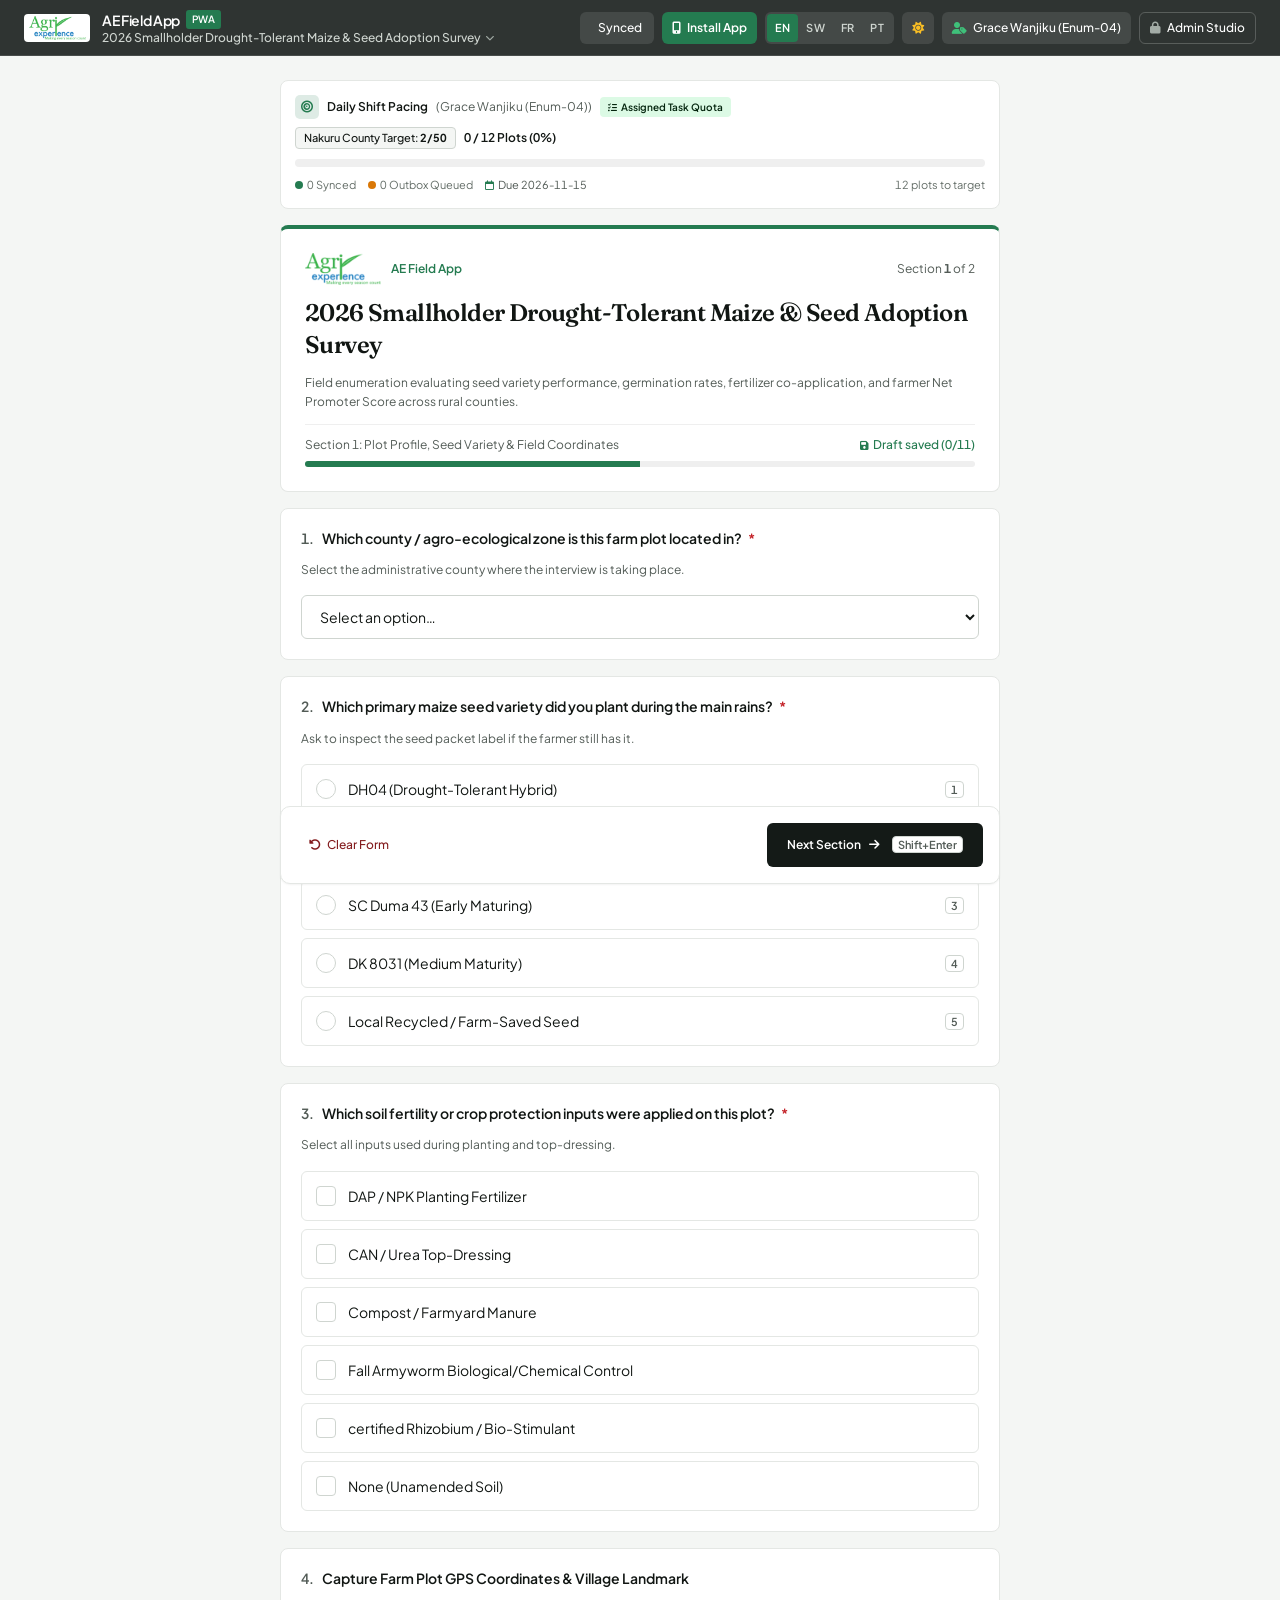
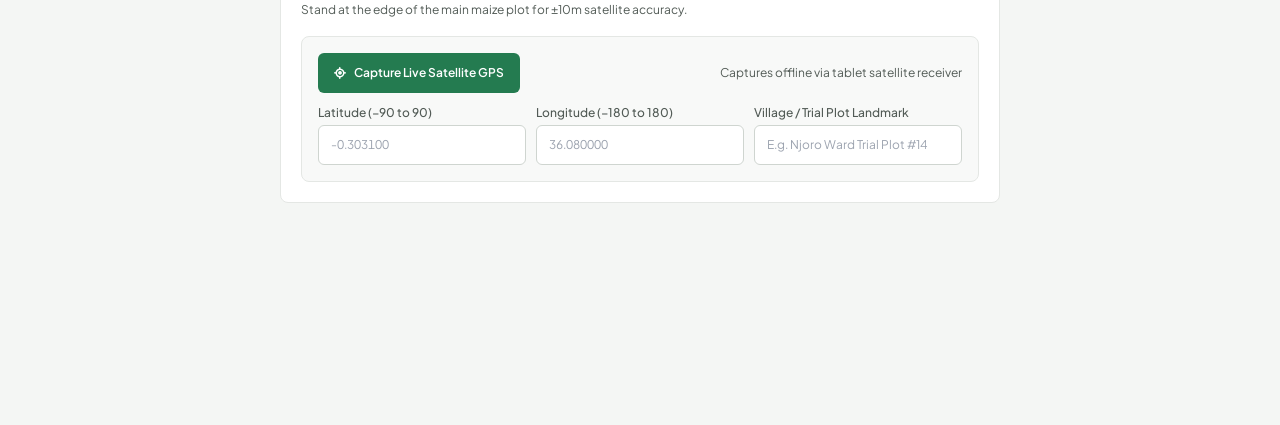
==== field.html @ a6077308 "perf(pagespeed): optimize LCP image to 190x80 (9KB), zero CLS with aspect-ratios, add font-display s" ====
<!DOCTYPE html>
<html lang="en">
<head>
  <meta charset="UTF-8" />
  <meta name="viewport" content="width=device-width, initial-scale=1.0" />
  <meta name="theme-color" content="#141A17" />
  <meta name="referrer" content="strict-origin-when-cross-origin" />
  <meta name="description" content="AE Field App: Dedicated offline field enumeration app for Agri Experience Limited, backed by Google Sheets and IndexedDB." />
  <title>AE Field App · Agri Experience Limited</title>

  <link rel="manifest" href="./manifest-collector.json" />
  <link rel="ard" href="./.well-known/ard.json" />
  <meta name="mobile-web-app-capable" content="yes" />
  <meta name="apple-mobile-web-app-capable" content="yes" />
  <meta name="apple-mobile-web-app-status-bar-style" content="black-translucent" />
  <meta name="apple-mobile-web-app-title" content="AE Collector" />
  <link rel="icon" type="image/png" sizes="32x32" href="./icons/field-favicon-32.png" />
  <link rel="icon" type="image/png" sizes="192x192" href="./icons/field-192.png" />
  <link rel="icon" type="image/png" sizes="512x512" href="./icons/field-512.png" />
  <link rel="apple-touch-icon" sizes="180x180" href="./icons/field-apple-touch-icon.png" />

  <!-- Preload Critical LCP Asset -->
  <link rel="preload" as="image" href="./icons/agri_experience_logo.webp" type="image/webp" fetchpriority="high" />

  <!-- Google Fonts: Plus Jakarta Sans (Unified UI & Tabular Figures) + Fraunces (Respondent Header Accent) -->
  <link rel="preconnect" href="https://fonts.googleapis.com" />
  <link rel="preconnect" href="https://fonts.gstatic.com" crossorigin />
  <link rel="preload" as="style" href="https://fonts.googleapis.com/css2?family=Fraunces:opsz,wght@9..144,600&family=Plus+Jakarta+Sans:wght@400;500;600;700&display=swap" />
  <link rel="stylesheet" href="https://fonts.googleapis.com/css2?family=Fraunces:opsz,wght@9..144,600&family=Plus+Jakarta+Sans:wght@400;500;600;700&display=swap" media="print" onload="this.media='all'" />
  <noscript>
    <link rel="stylesheet" href="https://fonts.googleapis.com/css2?family=Fraunces:opsz,wght@9..144,600&family=Plus+Jakarta+Sans:wght@400;500;600;700&display=swap" />
  </noscript>

  <!-- Production Compiled Tailwind CSS v3 -->
  <link rel="stylesheet" href="./css/tailwind.min.css" />

  <!-- Font Awesome 6 Icons (Asynchronous non-blocking) -->
  <link rel="stylesheet" href="https://cdnjs.cloudflare.com/ajax/libs/font-awesome/6.5.2/css/all.min.css" crossorigin="anonymous" referrerpolicy="no-referrer" media="print" onload="this.media='all'" />
  <noscript>
    <link rel="stylesheet" href="https://cdnjs.cloudflare.com/ajax/libs/font-awesome/6.5.2/css/all.min.css" crossorigin="anonymous" referrerpolicy="no-referrer" />
  </noscript>

  <style>
    @font-face {
      font-family: 'Font Awesome 6 Free';
      font-display: swap;
    }
    @font-face {
      font-family: 'Font Awesome 6 Brands';
      font-display: swap;
    }

    :root {
      --ground: #F4F6F4;
      --surface: #FFFFFF;
      --raised: #F8F9F8;
      --border: #E4E7E4;
      --rule: #EFEFEF;
      --control: #CFD5D0;
      --text: #111613;
      --muted: #525B56;
      --faint: #646E68;
      --primary: #141A17;
      --accent: #247B50;
      --ease-out: cubic-bezier(0.23, 1, 0.32, 1);
    }

    html {
      background-color: var(--ground);
      color: var(--text);
      font-family: 'Plus Jakarta Sans', system-ui, -apple-system, sans-serif;
      -webkit-font-smoothing: antialiased;
    }

    ::selection {
      background-color: #DCFAE5;
      color: #04250E;
    }

    .ae-break-words {
      overflow-wrap: anywhere;
      word-break: normal;
    }

    .ae-kbd {
      font-size: 11px;
      line-height: 1;
      font-weight: 600;
      padding: 2px 5px;
      border-radius: 4px;
      border: 1px solid #CFD5D0;
      background: #FFFFFF;
      color: #525B56;
      font-variant-numeric: tabular-nums;
    }

    .no-scrollbar::-webkit-scrollbar {
      display: none;
    }
    .no-scrollbar {
      -ms-overflow-style: none;
      scrollbar-width: none;
    }

    .ae-press {
      transition: transform 120ms var(--ease-out), opacity 120ms var(--ease-out);
    }
    .ae-press:active {
      transform: scale(0.98);
    }

    /* Hardware-Accelerated Animation Suite (Emil Kowalski / WAAPI / Composite-Only) */
    @keyframes aeDialogIn {
      from {
        opacity: 0;
        transform: scale(0.96) translateY(6px);
      }
      to {
        opacity: 1;
        transform: scale(1) translateY(0);
      }
    }

    @keyframes aeQuestionIn {
      from {
        opacity: 0;
        transform: translateY(8px);
      }
      to {
        opacity: 1;
        transform: translateY(0);
      }
    }

    @keyframes aeSpin {
      to {
        transform: rotate(360deg);
      }
    }

    .ae-dialog-animate {
      animation: aeDialogIn 200ms var(--ease-out) forwards;
      will-change: transform, opacity;
    }

    .ae-question-animate {
      animation: aeQuestionIn 220ms var(--ease-out) forwards;
      will-change: transform, opacity;
    }

    .ae-syncing {
      animation: aeSpin 900ms linear infinite;
      will-change: transform;
    }

    .ae-choice-press {
      transition: transform 120ms var(--ease-out), background-color 140ms var(--ease-out), border-color 140ms var(--ease-out);
    }
    .ae-choice-press:active {
      transform: scale(0.985);
    }

    @media (prefers-reduced-motion: reduce) {
      .ae-dialog-animate,
      .ae-question-animate,
      .ae-syncing,
      .ae-press,
      .ae-choice-press {
        animation: none !important;
        transform: none !important;
        transition: opacity 100ms ease, background-color 100ms ease !important;
      }
    }

    /* Glassmorphic Utilities for Field Operations */
    .ae-glass-dark-nav {
      background-color: #141A17;
      border-bottom: 1px solid #232C27;
      contain: paint;
    }
    @supports ((-webkit-backdrop-filter: blur(1px)) or (backdrop-filter: blur(1px))) {
      .ae-glass-dark-nav {
        background-color: rgba(20, 26, 23, 0.88);
        -webkit-backdrop-filter: blur(14px);
        backdrop-filter: blur(14px);
        border-bottom: 1px solid rgba(255, 255, 255, 0.12);
      }
    }

    .ae-glass-scrim {
      background-color: rgba(20, 26, 23, 0.55);
    }
    @supports ((-webkit-backdrop-filter: blur(1px)) or (backdrop-filter: blur(1px))) {
      .ae-glass-scrim {
        background-color: rgba(20, 26, 23, 0.45);
        -webkit-backdrop-filter: blur(8px);
        backdrop-filter: blur(8px);
      }
    }

    .ae-glass-modal {
      background-color: #FFFFFF;
      border: 1px solid #E4E7E4;
      box-shadow: 0 24px 48px -12px rgba(20, 26, 23, 0.22);
      contain: paint;
    }
    @supports ((-webkit-backdrop-filter: blur(1px)) or (backdrop-filter: blur(1px))) {
      .ae-glass-modal {
        background-color: rgba(255, 255, 255, 0.94);
        -webkit-backdrop-filter: blur(16px);
        backdrop-filter: blur(16px);
        border: 1px solid rgba(255, 255, 255, 0.90);
      }
    }

    /* High-Contrast Sunlight Mode for Rural Field Direct Glare */
    body.ae-sunlight {
      --ground: #FFFFFF;
      --surface: #FFFFFF;
      --raised: #FFFFFF;
      --border: #000000;
      --rule: #000000;
      --control: #000000;
      --text: #000000;
      --muted: #111613;
      --primary: #000000;
      --accent: #04250E;
      background-color: #FFFFFF !important;
      color: #000000 !important;
    }
    body.ae-sunlight .bg-white,
    body.ae-sunlight .bg-\[\#F8F9F8\],
    body.ae-sunlight .bg-\[\#F4F6F4\] {
      background-color: #FFFFFF !important;
    }
    body.ae-sunlight .border-\[\#E4E7E4\],
    body.ae-sunlight .border-\[\#CFD5D0\],
    body.ae-sunlight .border-\[\#EFEFEF\] {
      border-color: #111613 !important;
      border-width: 2px !important;
    }
    body.ae-sunlight .text-\[\#525B56\],
    body.ae-sunlight .text-\[\#646E68\] {
      color: #111613 !important;
      font-weight: 600 !important;
    }
    body.ae-sunlight input,
    body.ae-sunlight textarea,
    body.ae-sunlight select {
      border-color: #000000 !important;
      border-width: 2px !important;
      color: #000000 !important;
      font-weight: 600 !important;
    }
    body.ae-sunlight #ae_field_bottom_nav {
      background-color: #FFFFFF !important;
      border-top: 2px solid #000000 !important;
      color: #000000 !important;
    }
    body.ae-sunlight #ae_field_bottom_nav button {
      color: #000000 !important;
    }
    body.ae-sunlight #ae_field_bottom_nav .text-\[\#3FC07A\],
    body.ae-sunlight #ae_field_bottom_nav .text-\[\#247B50\] {
      color: #000000 !important;
      font-weight: 700 !important;
    }
  </style>
</head>
<body class="min-h-screen bg-[#F4F6F4] text-[#111613] flex flex-col antialiased selection:bg-[#DCFAE5]">

  <!-- Skip to Main Form -->
  <a href="#ae_field_viewport"
    class="sr-only focus:not-sr-only focus:fixed focus:top-2 focus:left-2 focus:z-50 focus:px-4 focus:py-2 focus:bg-[#141A17] focus:text-white focus:rounded-[6px] focus:text-xs focus:font-semibold">
    Skip to survey questions
  </a>

  <!-- Dedicated Field Collector Header Bar (Canopy Forest Glass - Mobile First) -->
  <header class="ae-glass-dark-nav text-white sticky top-0 z-40 px-3 sm:px-6 h-14 flex items-center justify-between gap-2 shadow-xs transition-colors">
    <!-- Left Section: Compact Brand Emblem & Active Survey Selector -->
    <div class="flex items-center gap-2 sm:gap-3 min-w-0 flex-1 overflow-hidden">
      <div class="flex items-center shrink-0">
        <picture>
          <source srcset="./icons/agri_experience_logo.webp" type="image/webp" />
          <img src="./icons/agri_experience_logo.png"
            alt="Agri Experience Limited"
            width="66" height="28"
            style="width: 66px; height: 28px; aspect-ratio: 66/28;"
            class="h-7 w-[66px] object-contain rounded-[4px] bg-white px-1 py-0.5 shrink-0"
            onerror="this.style.display='none'; this.nextElementSibling.style.display='flex';" />
        </picture>
        <div class="hidden w-7 h-7 sm:w-8 sm:h-8 rounded-[6px] bg-[#247B50] items-center justify-center shrink-0">
          <i class="fa-solid fa-clipboard-check text-white text-xs sm:text-sm"></i>
        </div>
      </div>
      <div class="min-w-0 flex-1 overflow-hidden">
        <div class="flex items-center gap-1.5">
          <span class="text-xs sm:text-sm font-semibold tracking-tight text-white whitespace-nowrap">AE Field App</span>
          <span class="text-[9px] sm:text-[10px] font-semibold px-1 sm:px-1.5 py-0.2 sm:py-0.5 rounded-[3px] bg-[#247B50] text-white shrink-0">PWA</span>
          <span id="ae_hdr_role_badge" class="hidden shrink-0"></span>
        </div>
        <button type="button" onclick="AEFieldApp.openSurveyPicker()"
          class="text-[11px] sm:text-xs text-[#CFD5D0] hover:text-white truncate flex items-center gap-1 text-left w-full max-w-[280px] xs:max-w-[340px] sm:max-w-[440px] lg:max-w-[560px]">
          <span id="ae_hdr_survey_title" class="truncate font-medium">Loading survey…</span>
          <i class="fa-solid fa-chevron-down text-[9px] text-[#A3ACA6] shrink-0"></i>
        </button>
      </div>
    </div>

    <!-- Right Section: Desktop Action Cluster (Exclusively hidden on mobile < md: where actions are docked at bottom) -->
    <div class="hidden md:flex items-center gap-1.5 sm:gap-2 shrink-0">
      <!-- Sync Status Pill (Visible on md: and up; on mobile accessible via bottom dock) -->
      <button type="button" onclick="AEFieldApp.triggerCloudSync()"
        id="ae_hdr_sync_btn"
        title="Click to synchronize with Google Sheets"
        class="hidden md:inline-flex h-8 px-2 sm:px-3 rounded-[6px] bg-white/10 hover:bg-white/15 text-xs text-white items-center gap-1.5 shrink-0 ae-press">
        <i id="ae_hdr_sync_icon" class="fa-solid fa-cloud-arrow-up text-xs text-[#3FC07A]"></i>
        <span id="ae_hdr_sync_text" class="tabular-nums font-medium hidden sm:inline">Synced</span>
      </button>

      <!-- Install PWA Button (Visible on md: and up; on mobile accessible via bottom dock & drawer) -->
      <button type="button" onclick="AEFieldApp.promptInstall()"
        id="ae_hdr_install_btn"
        title="Install AE Field App PWA on device home screen"
        class="hidden md:inline-flex h-8 px-2 sm:px-2.5 rounded-[6px] bg-[#247B50] hover:bg-[#1F6A45] text-xs font-semibold text-white items-center gap-1.5 shrink-0 ae-press">
        <i class="fa-solid fa-mobile-screen-button text-xs"></i>
        <span class="hidden xs:inline sm:inline" id="ae_hdr_install_label">Install</span>
      </button>

      <!-- Desktop Action Bar (Visible on xl: and larger) -->
      <div class="hidden xl:flex items-center gap-1.5 sm:gap-2 shrink-0">
        <!-- Language Selector (EN · SW · FR) -->
        <div id="ae_hdr_lang_picker" class="shrink-0"></div>

        <!-- Focus / Conversational Runner Mode Toggle -->
        <button type="button" onclick="AEFieldApp.toggleFocusMode()"
          id="ae_hdr_focus_btn"
          title="Toggle Single-Question Conversational Mode"
          class="hidden 2xl:inline-flex h-8 px-2 rounded-[6px] bg-white/10 hover:bg-white/15 text-xs text-white items-center gap-1.5 shrink-0 ae-press">
          <i class="fa-solid fa-layer-group text-xs text-[#3FC07A]"></i>
          <span class="text-xs font-medium" id="ae_hdr_focus_label">Focus</span>
        </button>

        <!-- Download Standalone Package (Air-gap offline distribution) -->
        <button type="button" onclick="AEFieldApp.downloadStandaloneBundle()"
          id="ae_hdr_dl_btn"
          title="Download Standalone Offline Field App (.html file for USB/Bluetooth distribution)"
          class="hidden 2xl:inline-flex h-8 px-2 rounded-[6px] bg-white/10 hover:bg-white/15 text-xs text-white items-center gap-1.5 shrink-0 ae-press">
          <i class="fa-solid fa-download text-xs text-[#CFD5D0]"></i>
        </button>

        <!-- High-Contrast Sunlight Mode Toggle -->
        <button type="button" onclick="AEFieldApp.toggleSunlightMode()"
          id="ae_hdr_sunlight_btn"
          title="Toggle High-Contrast Direct Sunlight Mode"
          class="h-8 px-2.5 rounded-[6px] bg-white/10 hover:bg-white/15 text-xs text-white inline-flex items-center gap-1.5 shrink-0 ae-press">
          <i class="fa-solid fa-sun text-xs text-[#FBBF24]"></i>
          <span class="hidden 2xl:inline text-xs font-medium" id="ae_hdr_sunlight_label">Sunlight</span>
        </button>
      </div>

      <!-- Enumerator Badge (clickable to switch) - visible on md: and up -->
      <button type="button" onclick="AEFieldApp.openEnumeratorPicker()"
        title="Click to switch active enumerator"
        class="hidden md:inline-flex h-8 px-2.5 rounded-[6px] bg-white/10 hover:bg-white/15 text-xs text-white items-center gap-1.5 max-w-[170px] lg:max-w-[260px] truncate shrink-0 ae-press">
        <i class="fa-solid fa-user-tag text-xs text-[#3FC07A]"></i>
        <span id="ae_hdr_enum_name" class="truncate font-medium">Moses Adundo (HQ Admin)</span>
      </button>

      <!-- Admin Studio Switcher (Direct return for authenticated Admins; PIN-protected for field enumerators - visible on md: and up) -->
      <button type="button" id="ae_hdr_admin_btn" onclick="AEFieldApp.openAdminPinPrompt()"
        title="Admin Studio (Requires PIN)"
        class="hidden md:inline-flex h-8 px-2.5 rounded-[6px] border border-white/20 bg-transparent hover:bg-white/10 text-xs font-medium text-white items-center gap-1.5 shrink-0 ae-press">
        <i class="fa-solid fa-lock text-xs text-[#A3ACA6]"></i>
        <span class="hidden lg:inline">Admin Studio</span>
      </button>

      <!-- Menu Drawer Button (Visible only on tablets md:flex xl:hidden; on mobile phones accessible in Bottom Nav) -->
      <button type="button" onclick="AEFieldApp.toggleMobileMenu()"
        id="ae_hdr_mobile_menu_btn"
        aria-label="Open Field Operations Menu"
        class="hidden md:flex xl:hidden h-8 w-8 rounded-[6px] bg-white/10 hover:bg-white/15 text-white items-center justify-center relative shrink-0 ae-press">
        <i class="fa-solid fa-bars text-xs"></i>
        <span id="ae_hdr_mobile_dot" class="hidden absolute top-1.5 right-1.5 w-1.5 h-1.5 rounded-full bg-[#3FC07A]"></span>
      </button>
    </div>
  </header>

  <!-- Main Viewport Canvas -->
  <main id="ae_field_viewport" class="flex-1 max-w-3xl w-full mx-auto px-4 sm:px-6 py-6 pb-36 md:pb-28 space-y-5">
    <div class="p-8 text-center text-xs text-[#525B56]">Initializing offline field collector…</div>
  </main>

  <!-- Native Mobile Bottom Navigation Dock (Thumb-Driven Field Ergonomics - Visible on < md:) -->
  <nav id="ae_field_bottom_nav" aria-label="Mobile Field Navigation"
    class="md:hidden fixed bottom-0 left-0 right-0 z-40 ae-glass-dark-nav text-white border-t border-white/10 px-3 pt-2 pb-[max(0.6rem,env(safe-area-inset-bottom))] transition-colors shadow-lg">
    <div class="max-w-md mx-auto grid grid-cols-4 gap-1 items-center text-center">
      <!-- 1. Survey Runner -->
      <button type="button" onclick="AEFieldApp.navToRunner()" id="ae_bnav_runner"
        class="flex flex-col items-center justify-center py-1 px-1 rounded-[8px] text-white bg-white/10 transition-colors ae-press relative">
        <i class="fa-solid fa-clipboard-list text-base mb-1 text-[#3FC07A]"></i>
        <span class="text-[10px] font-semibold tracking-tight truncate max-w-[68px]" id="ae_bnav_runner_lbl">Survey</span>
      </button>

      <!-- 2. Shift Pacing & Quotas -->
      <button type="button" onclick="AEFieldApp.openPacingModal()" id="ae_bnav_pacing"
        class="flex flex-col items-center justify-center py-1 px-1 rounded-[8px] text-[#CFD5D0] hover:text-white hover:bg-white/5 transition-colors ae-press relative">
        <div class="relative">
          <i class="fa-solid fa-bullseye text-base mb-1 text-[#FBBF24]"></i>
          <span id="ae_bnav_pacing_badge" class="hidden absolute -top-1.5 -right-3 text-[9px] font-bold px-1 py-0.2 rounded-full bg-[#247B50] text-white tabular-nums leading-tight"></span>
        </div>
        <span class="text-[10px] font-medium tracking-tight truncate max-w-[68px]" id="ae_bnav_pacing_lbl">Pacing</span>
      </button>

      <!-- 3. Cloud Sync & Outbox -->
      <button type="button" onclick="AEFieldApp.triggerCloudSync()" id="ae_bnav_sync"
        class="flex flex-col items-center justify-center py-1 px-1 rounded-[8px] text-[#CFD5D0] hover:text-white hover:bg-white/5 transition-colors ae-press relative">
        <div class="relative">
          <i id="ae_bnav_sync_icon" class="fa-solid fa-cloud-arrow-up text-base mb-1 text-[#3FC07A]"></i>
          <span id="ae_bnav_sync_badge" class="hidden absolute -top-1.5 -right-3 text-[9px] font-bold px-1.5 py-0.2 rounded-full bg-[#D97706] text-white tabular-nums leading-tight"></span>
        </div>
        <span class="text-[10px] font-medium tracking-tight truncate max-w-[68px]" id="ae_bnav_sync_lbl">Sync</span>
      </button>

      <!-- 4. Operations Menu Drawer -->
      <button type="button" onclick="AEFieldApp.toggleMobileMenu()" id="ae_bnav_menu"
        class="flex flex-col items-center justify-center py-1 px-1 rounded-[8px] text-[#CFD5D0] hover:text-white hover:bg-white/5 transition-colors ae-press relative">
        <div class="relative">
          <i class="fa-solid fa-sliders text-base mb-1 text-[#CFD5D0]"></i>
          <span id="ae_bnav_menu_dot" class="hidden absolute -top-1 -right-1 w-2 h-2 rounded-full bg-[#3FC07A]"></span>
        </div>
        <span class="text-[10px] font-medium tracking-tight truncate max-w-[68px]" id="ae_bnav_menu_lbl">Menu</span>
      </button>
    </div>
  </nav>

  <!-- Modal Mount -->
  <div id="ae_field_modal_root"></div>

  <!-- Toast Notification Mount -->
  <div id="ae_toast_container"
    role="status"
    aria-live="polite"
    aria-atomic="true"
    class="fixed bottom-4 right-4 z-50 flex flex-col gap-2 max-w-sm pointer-events-none"></div>

  <!-- Application Scripts (Deferred for instant paint and non-blocking execution) -->
  <script defer src="https://cdnjs.cloudflare.com/ajax/libs/gsap/3.12.5/gsap.min.js"></script>
  <script defer src="./js/qrcode.js"></script>
  <script defer src="./js/db.js"></script>
  <script defer src="./js/i18n.js"></script>
  <script defer src="./js/field-app.js"></script>
  <script>
    if ('serviceWorker' in navigator) {
      window.addEventListener('load', () => {
        navigator.serviceWorker.register('./sw.js').catch(() => {});
      });
    }
  </script>
</body>
</html>
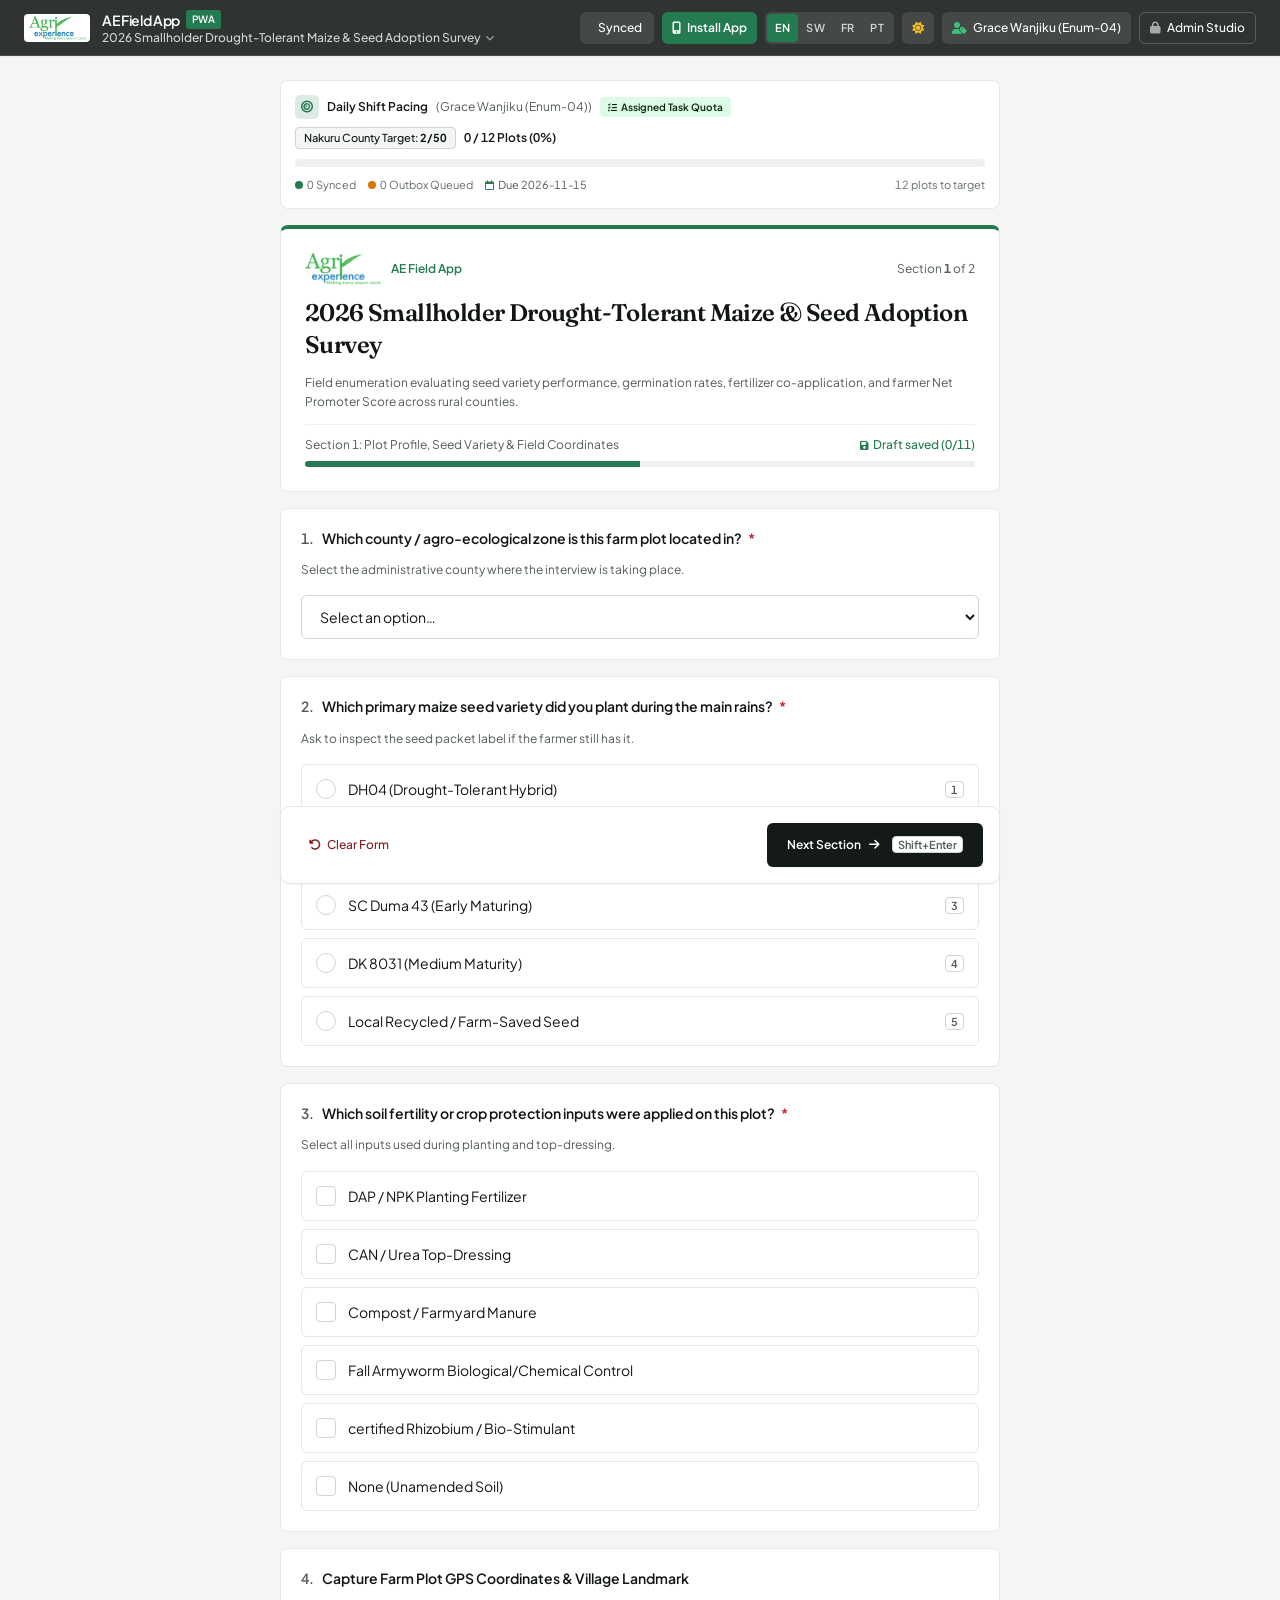
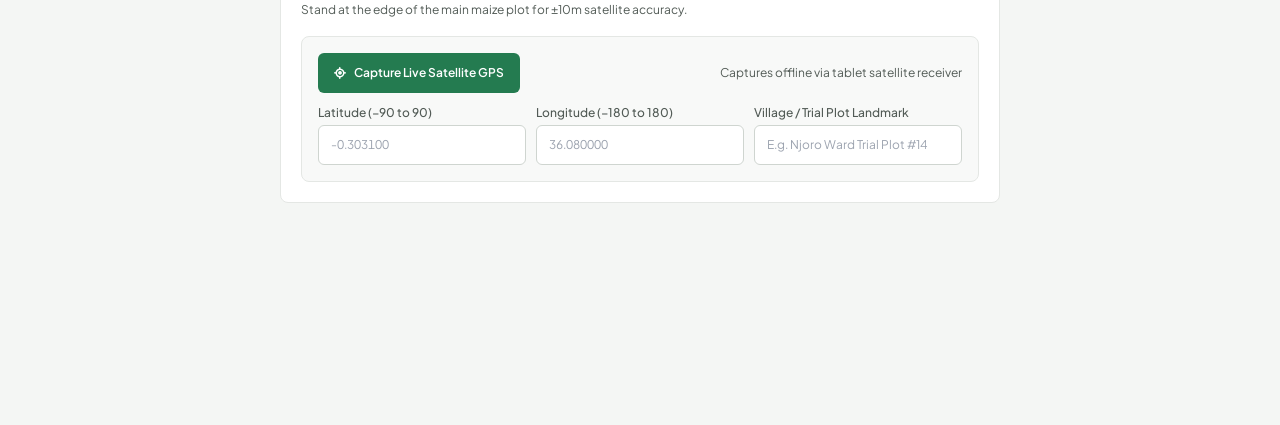
==== commit 6e8de82b: "fix(prod): comprehensive production audit fixes across backend, store, analytics, builder, and field" ====
--- a/field.html
+++ b/field.html
@@ -1,11 +1,13 @@
 <!DOCTYPE html>
 <html lang="en">
+
 <head>
   <meta charset="UTF-8" />
   <meta name="viewport" content="width=device-width, initial-scale=1.0" />
   <meta name="theme-color" content="#141A17" />
   <meta name="referrer" content="strict-origin-when-cross-origin" />
-  <meta name="description" content="AE Field App: Dedicated offline field enumeration app for Agri Experience Limited, backed by Google Sheets and IndexedDB." />
+  <meta name="description"
+    content="AE Field App: Dedicated offline field enumeration app for Agri Experience Limited, backed by Google Sheets and IndexedDB." />
   <title>AE Field App · Agri Experience Limited</title>
 
   <link rel="manifest" href="./manifest-collector.json" />
@@ -25,19 +27,25 @@
   <!-- Google Fonts: Plus Jakarta Sans (Unified UI & Tabular Figures) + Fraunces (Respondent Header Accent) -->
   <link rel="preconnect" href="https://fonts.googleapis.com" />
   <link rel="preconnect" href="https://fonts.gstatic.com" crossorigin />
-  <link rel="preload" as="style" href="https://fonts.googleapis.com/css2?family=Fraunces:opsz,wght@9..144,600&family=Plus+Jakarta+Sans:wght@400;500;600;700&display=swap" />
-  <link rel="stylesheet" href="https://fonts.googleapis.com/css2?family=Fraunces:opsz,wght@9..144,600&family=Plus+Jakarta+Sans:wght@400;500;600;700&display=swap" media="print" onload="this.media='all'" />
+  <link rel="preload" as="style"
+    href="https://fonts.googleapis.com/css2?family=Fraunces:opsz,wght@9..144,600&family=Plus+Jakarta+Sans:wght@400;500;600;700&display=swap" />
+  <link rel="stylesheet"
+    href="https://fonts.googleapis.com/css2?family=Fraunces:opsz,wght@9..144,600&family=Plus+Jakarta+Sans:wght@400;500;600;700&display=swap"
+    media="print" onload="this.media='all'" />
   <noscript>
-    <link rel="stylesheet" href="https://fonts.googleapis.com/css2?family=Fraunces:opsz,wght@9..144,600&family=Plus+Jakarta+Sans:wght@400;500;600;700&display=swap" />
+    <link rel="stylesheet"
+      href="https://fonts.googleapis.com/css2?family=Fraunces:opsz,wght@9..144,600&family=Plus+Jakarta+Sans:wght@400;500;600;700&display=swap" />
   </noscript>
 
   <!-- Production Compiled Tailwind CSS v3 -->
   <link rel="stylesheet" href="./css/tailwind.min.css" />
 
   <!-- Font Awesome 6 Icons (Asynchronous non-blocking) -->
-  <link rel="stylesheet" href="https://cdnjs.cloudflare.com/ajax/libs/font-awesome/6.5.2/css/all.min.css" crossorigin="anonymous" referrerpolicy="no-referrer" media="print" onload="this.media='all'" />
+  <link rel="stylesheet" href="https://cdnjs.cloudflare.com/ajax/libs/font-awesome/6.5.2/css/all.min.css"
+    crossorigin="anonymous" referrerpolicy="no-referrer" media="print" onload="this.media='all'" />
   <noscript>
-    <link rel="stylesheet" href="https://cdnjs.cloudflare.com/ajax/libs/font-awesome/6.5.2/css/all.min.css" crossorigin="anonymous" referrerpolicy="no-referrer" />
+    <link rel="stylesheet" href="https://cdnjs.cloudflare.com/ajax/libs/font-awesome/6.5.2/css/all.min.css"
+      crossorigin="anonymous" referrerpolicy="no-referrer" />
   </noscript>
 
   <style>
@@ -45,6 +53,7 @@
       font-family: 'Font Awesome 6 Free';
       font-display: swap;
     }
+
     @font-face {
       font-family: 'Font Awesome 6 Brands';
       font-display: swap;
@@ -97,6 +106,7 @@
     .no-scrollbar::-webkit-scrollbar {
       display: none;
     }
+
     .no-scrollbar {
       -ms-overflow-style: none;
       scrollbar-width: none;
@@ -105,6 +115,7 @@
     .ae-press {
       transition: transform 120ms var(--ease-out), opacity 120ms var(--ease-out);
     }
+
     .ae-press:active {
       transform: scale(0.98);
     }
@@ -115,6 +126,7 @@
         opacity: 0;
         transform: scale(0.96) translateY(6px);
       }
+
       to {
         opacity: 1;
         transform: scale(1) translateY(0);
@@ -126,6 +138,7 @@
         opacity: 0;
         transform: translateY(8px);
       }
+
       to {
         opacity: 1;
         transform: translateY(0);
@@ -156,11 +169,13 @@
     .ae-choice-press {
       transition: transform 120ms var(--ease-out), background-color 140ms var(--ease-out), border-color 140ms var(--ease-out);
     }
+
     .ae-choice-press:active {
       transform: scale(0.985);
     }
 
     @media (prefers-reduced-motion: reduce) {
+
       .ae-dialog-animate,
       .ae-question-animate,
       .ae-syncing,
@@ -178,6 +193,7 @@
       border-bottom: 1px solid #232C27;
       contain: paint;
     }
+
     @supports ((-webkit-backdrop-filter: blur(1px)) or (backdrop-filter: blur(1px))) {
       .ae-glass-dark-nav {
         background-color: rgba(20, 26, 23, 0.88);
@@ -190,6 +206,7 @@
     .ae-glass-scrim {
       background-color: rgba(20, 26, 23, 0.55);
     }
+
     @supports ((-webkit-backdrop-filter: blur(1px)) or (backdrop-filter: blur(1px))) {
       .ae-glass-scrim {
         background-color: rgba(20, 26, 23, 0.45);
@@ -204,6 +221,7 @@
       box-shadow: 0 24px 48px -12px rgba(20, 26, 23, 0.22);
       contain: paint;
     }
+
     @supports ((-webkit-backdrop-filter: blur(1px)) or (backdrop-filter: blur(1px))) {
       .ae-glass-modal {
         background-color: rgba(255, 255, 255, 0.94);
@@ -228,22 +246,26 @@
       background-color: #FFFFFF !important;
       color: #000000 !important;
     }
+
     body.ae-sunlight .bg-white,
     body.ae-sunlight .bg-\[\#F8F9F8\],
     body.ae-sunlight .bg-\[\#F4F6F4\] {
       background-color: #FFFFFF !important;
     }
+
     body.ae-sunlight .border-\[\#E4E7E4\],
     body.ae-sunlight .border-\[\#CFD5D0\],
     body.ae-sunlight .border-\[\#EFEFEF\] {
       border-color: #111613 !important;
       border-width: 2px !important;
     }
+
     body.ae-sunlight .text-\[\#525B56\],
     body.ae-sunlight .text-\[\#646E68\] {
       color: #111613 !important;
       font-weight: 600 !important;
     }
+
     body.ae-sunlight input,
     body.ae-sunlight textarea,
     body.ae-sunlight select {
@@ -252,21 +274,55 @@
       color: #000000 !important;
       font-weight: 600 !important;
     }
+
     body.ae-sunlight #ae_field_bottom_nav {
       background-color: #FFFFFF !important;
       border-top: 2px solid #000000 !important;
       color: #000000 !important;
     }
+
     body.ae-sunlight #ae_field_bottom_nav button {
       color: #000000 !important;
     }
+
     body.ae-sunlight #ae_field_bottom_nav .text-\[\#3FC07A\],
     body.ae-sunlight #ae_field_bottom_nav .text-\[\#247B50\] {
       color: #000000 !important;
       font-weight: 700 !important;
     }
+
+    .ae-toast-enter {
+      transition: opacity 180ms var(--ease-out), transform 180ms var(--ease-out);
+    }
+
+    .ae-glass-toast-dark {
+      background-color: #141A17;
+      border: 1px solid #2A332E;
+      box-shadow: 0 10px 25px -5px rgba(0, 0, 0, 0.25);
+    }
+
+    .ae-glass-toast-warning {
+      background-color: #FFFBEB;
+      border: 1px solid #FDE68A;
+      box-shadow: 0 10px 25px -5px rgba(0, 0, 0, 0.12);
+    }
+
+    .ae-glass-toast-error {
+      background-color: #FFEDEA;
+      border: 1px solid #F5C2C0;
+      box-shadow: 0 10px 25px -5px rgba(0, 0, 0, 0.12);
+    }
+
+    .ae-receipt-card {
+      box-shadow: 0 4px 20px -2px rgba(20, 26, 23, 0.08);
+    }
+
+    .ae-row-hover {
+      transition: background-color 140ms var(--ease-out);
+    }
   </style>
 </head>
+
 <body class="min-h-screen bg-[#F4F6F4] text-[#111613] flex flex-col antialiased selection:bg-[#DCFAE5]">
 
   <!-- Skip to Main Form -->
@@ -276,15 +332,14 @@
   </a>
 
   <!-- Dedicated Field Collector Header Bar (Canopy Forest Glass - Mobile First) -->
-  <header class="ae-glass-dark-nav text-white sticky top-0 z-40 px-3 sm:px-6 h-14 flex items-center justify-between gap-2 shadow-xs transition-colors">
+  <header
+    class="ae-glass-dark-nav text-white sticky top-0 z-40 px-3 sm:px-6 h-14 flex items-center justify-between gap-2 shadow-xs transition-colors">
     <!-- Left Section: Compact Brand Emblem & Active Survey Selector -->
     <div class="flex items-center gap-2 sm:gap-3 min-w-0 flex-1 overflow-hidden">
       <div class="flex items-center shrink-0">
         <picture>
           <source srcset="./icons/agri_experience_logo.webp" type="image/webp" />
-          <img src="./icons/agri_experience_logo.png"
-            alt="Agri Experience Limited"
-            width="66" height="28"
+          <img src="./icons/agri_experience_logo.png" alt="Agri Experience Limited" width="66" height="28"
             style="width: 66px; height: 28px; aspect-ratio: 66/28;"
             class="h-7 w-[66px] object-contain rounded-[4px] bg-white px-1 py-0.5 shrink-0"
             onerror="this.style.display='none'; this.nextElementSibling.style.display='flex';" />
@@ -296,7 +351,8 @@
       <div class="min-w-0 flex-1 overflow-hidden">
         <div class="flex items-center gap-1.5">
           <span class="text-xs sm:text-sm font-semibold tracking-tight text-white whitespace-nowrap">AE Field App</span>
-          <span class="text-[9px] sm:text-[10px] font-semibold px-1 sm:px-1.5 py-0.2 sm:py-0.5 rounded-[3px] bg-[#247B50] text-white shrink-0">PWA</span>
+          <span
+            class="text-[9px] sm:text-[10px] font-semibold px-1 sm:px-1.5 py-0.5 sm:py-0.5 rounded-[3px] bg-[#247B50] text-white shrink-0">PWA</span>
           <span id="ae_hdr_role_badge" class="hidden shrink-0"></span>
         </div>
         <button type="button" onclick="AEFieldApp.openSurveyPicker()"
@@ -310,8 +366,7 @@
     <!-- Right Section: Desktop Action Cluster (Exclusively hidden on mobile < md: where actions are docked at bottom) -->
     <div class="hidden md:flex items-center gap-1.5 sm:gap-2 shrink-0">
       <!-- Sync Status Pill (Visible on md: and up; on mobile accessible via bottom dock) -->
-      <button type="button" onclick="AEFieldApp.triggerCloudSync()"
-        id="ae_hdr_sync_btn"
+      <button type="button" onclick="AEFieldApp.triggerCloudSync()" id="ae_hdr_sync_btn"
         title="Click to synchronize with Google Sheets"
         class="hidden md:inline-flex h-8 px-2 sm:px-3 rounded-[6px] bg-white/10 hover:bg-white/15 text-xs text-white items-center gap-1.5 shrink-0 ae-press">
         <i id="ae_hdr_sync_icon" class="fa-solid fa-cloud-arrow-up text-xs text-[#3FC07A]"></i>
@@ -319,8 +374,7 @@
       </button>
 
       <!-- Install PWA Button (Visible on md: and up; on mobile accessible via bottom dock & drawer) -->
-      <button type="button" onclick="AEFieldApp.promptInstall()"
-        id="ae_hdr_install_btn"
+      <button type="button" onclick="AEFieldApp.promptInstall()" id="ae_hdr_install_btn"
         title="Install AE Field App PWA on device home screen"
         class="hidden md:inline-flex h-8 px-2 sm:px-2.5 rounded-[6px] bg-[#247B50] hover:bg-[#1F6A45] text-xs font-semibold text-white items-center gap-1.5 shrink-0 ae-press">
         <i class="fa-solid fa-mobile-screen-button text-xs"></i>
@@ -333,8 +387,7 @@
         <div id="ae_hdr_lang_picker" class="shrink-0"></div>
 
         <!-- Focus / Conversational Runner Mode Toggle -->
-        <button type="button" onclick="AEFieldApp.toggleFocusMode()"
-          id="ae_hdr_focus_btn"
+        <button type="button" onclick="AEFieldApp.toggleFocusMode()" id="ae_hdr_focus_btn"
           title="Toggle Single-Question Conversational Mode"
           class="hidden 2xl:inline-flex h-8 px-2 rounded-[6px] bg-white/10 hover:bg-white/15 text-xs text-white items-center gap-1.5 shrink-0 ae-press">
           <i class="fa-solid fa-layer-group text-xs text-[#3FC07A]"></i>
@@ -342,16 +395,14 @@
         </button>
 
         <!-- Download Standalone Package (Air-gap offline distribution) -->
-        <button type="button" onclick="AEFieldApp.downloadStandaloneBundle()"
-          id="ae_hdr_dl_btn"
+        <button type="button" onclick="AEFieldApp.downloadStandaloneBundle()" id="ae_hdr_dl_btn"
           title="Download Standalone Offline Field App (.html file for USB/Bluetooth distribution)"
           class="hidden 2xl:inline-flex h-8 px-2 rounded-[6px] bg-white/10 hover:bg-white/15 text-xs text-white items-center gap-1.5 shrink-0 ae-press">
           <i class="fa-solid fa-download text-xs text-[#CFD5D0]"></i>
         </button>
 
         <!-- High-Contrast Sunlight Mode Toggle -->
-        <button type="button" onclick="AEFieldApp.toggleSunlightMode()"
-          id="ae_hdr_sunlight_btn"
+        <button type="button" onclick="AEFieldApp.toggleSunlightMode()" id="ae_hdr_sunlight_btn"
           title="Toggle High-Contrast Direct Sunlight Mode"
           class="h-8 px-2.5 rounded-[6px] bg-white/10 hover:bg-white/15 text-xs text-white inline-flex items-center gap-1.5 shrink-0 ae-press">
           <i class="fa-solid fa-sun text-xs text-[#FBBF24]"></i>
@@ -360,8 +411,7 @@
       </div>
 
       <!-- Enumerator Badge (clickable to switch) - visible on md: and up -->
-      <button type="button" onclick="AEFieldApp.openEnumeratorPicker()"
-        title="Click to switch active enumerator"
+      <button type="button" onclick="AEFieldApp.openEnumeratorPicker()" title="Click to switch active enumerator"
         class="hidden md:inline-flex h-8 px-2.5 rounded-[6px] bg-white/10 hover:bg-white/15 text-xs text-white items-center gap-1.5 max-w-[170px] lg:max-w-[260px] truncate shrink-0 ae-press">
         <i class="fa-solid fa-user-tag text-xs text-[#3FC07A]"></i>
         <span id="ae_hdr_enum_name" class="truncate font-medium">Moses Adundo (HQ Admin)</span>
@@ -376,12 +426,12 @@
       </button>
 
       <!-- Menu Drawer Button (Visible only on tablets md:flex xl:hidden; on mobile phones accessible in Bottom Nav) -->
-      <button type="button" onclick="AEFieldApp.toggleMobileMenu()"
-        id="ae_hdr_mobile_menu_btn"
+      <button type="button" onclick="AEFieldApp.toggleMobileMenu()" id="ae_hdr_mobile_menu_btn"
         aria-label="Open Field Operations Menu"
         class="hidden md:flex xl:hidden h-8 w-8 rounded-[6px] bg-white/10 hover:bg-white/15 text-white items-center justify-center relative shrink-0 ae-press">
         <i class="fa-solid fa-bars text-xs"></i>
-        <span id="ae_hdr_mobile_dot" class="hidden absolute top-1.5 right-1.5 w-1.5 h-1.5 rounded-full bg-[#3FC07A]"></span>
+        <span id="ae_hdr_mobile_dot"
+          class="hidden absolute top-1.5 right-1.5 w-1.5 h-1.5 rounded-full bg-[#3FC07A]"></span>
       </button>
     </div>
   </header>
@@ -399,7 +449,8 @@
       <button type="button" onclick="AEFieldApp.navToRunner()" id="ae_bnav_runner"
         class="flex flex-col items-center justify-center py-1 px-1 rounded-[8px] text-white bg-white/10 transition-colors ae-press relative">
         <i class="fa-solid fa-clipboard-list text-base mb-1 text-[#3FC07A]"></i>
-        <span class="text-[10px] font-semibold tracking-tight truncate max-w-[68px]" id="ae_bnav_runner_lbl">Survey</span>
+        <span class="text-[10px] font-semibold tracking-tight truncate max-w-[68px]"
+          id="ae_bnav_runner_lbl">Survey</span>
       </button>
 
       <!-- 2. Shift Pacing & Quotas -->
@@ -407,7 +458,8 @@
         class="flex flex-col items-center justify-center py-1 px-1 rounded-[8px] text-[#CFD5D0] hover:text-white hover:bg-white/5 transition-colors ae-press relative">
         <div class="relative">
           <i class="fa-solid fa-bullseye text-base mb-1 text-[#FBBF24]"></i>
-          <span id="ae_bnav_pacing_badge" class="hidden absolute -top-1.5 -right-3 text-[9px] font-bold px-1 py-0.2 rounded-full bg-[#247B50] text-white tabular-nums leading-tight"></span>
+          <span id="ae_bnav_pacing_badge"
+            class="hidden absolute -top-1.5 -right-3 text-[9px] font-bold px-1 py-0.5 rounded-full bg-[#247B50] text-white tabular-nums leading-tight"></span>
         </div>
         <span class="text-[10px] font-medium tracking-tight truncate max-w-[68px]" id="ae_bnav_pacing_lbl">Pacing</span>
       </button>
@@ -417,7 +469,8 @@
         class="flex flex-col items-center justify-center py-1 px-1 rounded-[8px] text-[#CFD5D0] hover:text-white hover:bg-white/5 transition-colors ae-press relative">
         <div class="relative">
           <i id="ae_bnav_sync_icon" class="fa-solid fa-cloud-arrow-up text-base mb-1 text-[#3FC07A]"></i>
-          <span id="ae_bnav_sync_badge" class="hidden absolute -top-1.5 -right-3 text-[9px] font-bold px-1.5 py-0.2 rounded-full bg-[#D97706] text-white tabular-nums leading-tight"></span>
+          <span id="ae_bnav_sync_badge"
+            class="hidden absolute -top-1.5 -right-3 text-[9px] font-bold px-1.5 py-0.5 rounded-full bg-[#D97706] text-white tabular-nums leading-tight"></span>
         </div>
         <span class="text-[10px] font-medium tracking-tight truncate max-w-[68px]" id="ae_bnav_sync_lbl">Sync</span>
       </button>
@@ -438,10 +491,7 @@
   <div id="ae_field_modal_root"></div>
 
   <!-- Toast Notification Mount -->
-  <div id="ae_toast_container"
-    role="status"
-    aria-live="polite"
-    aria-atomic="true"
+  <div id="ae_toast_container" role="status" aria-live="polite" aria-atomic="true"
     class="fixed bottom-4 right-4 z-50 flex flex-col gap-2 max-w-sm pointer-events-none"></div>
 
   <!-- Application Scripts (Deferred for instant paint and non-blocking execution) -->
@@ -453,10 +503,10 @@
   <script>
     if ('serviceWorker' in navigator) {
       window.addEventListener('load', () => {
-        navigator.serviceWorker.register('./sw.js').catch(() => {});
+        navigator.serviceWorker.register('./sw.js').catch(() => { });
       });
     }
   </script>
 </body>
-</html>
-
+
+</html>
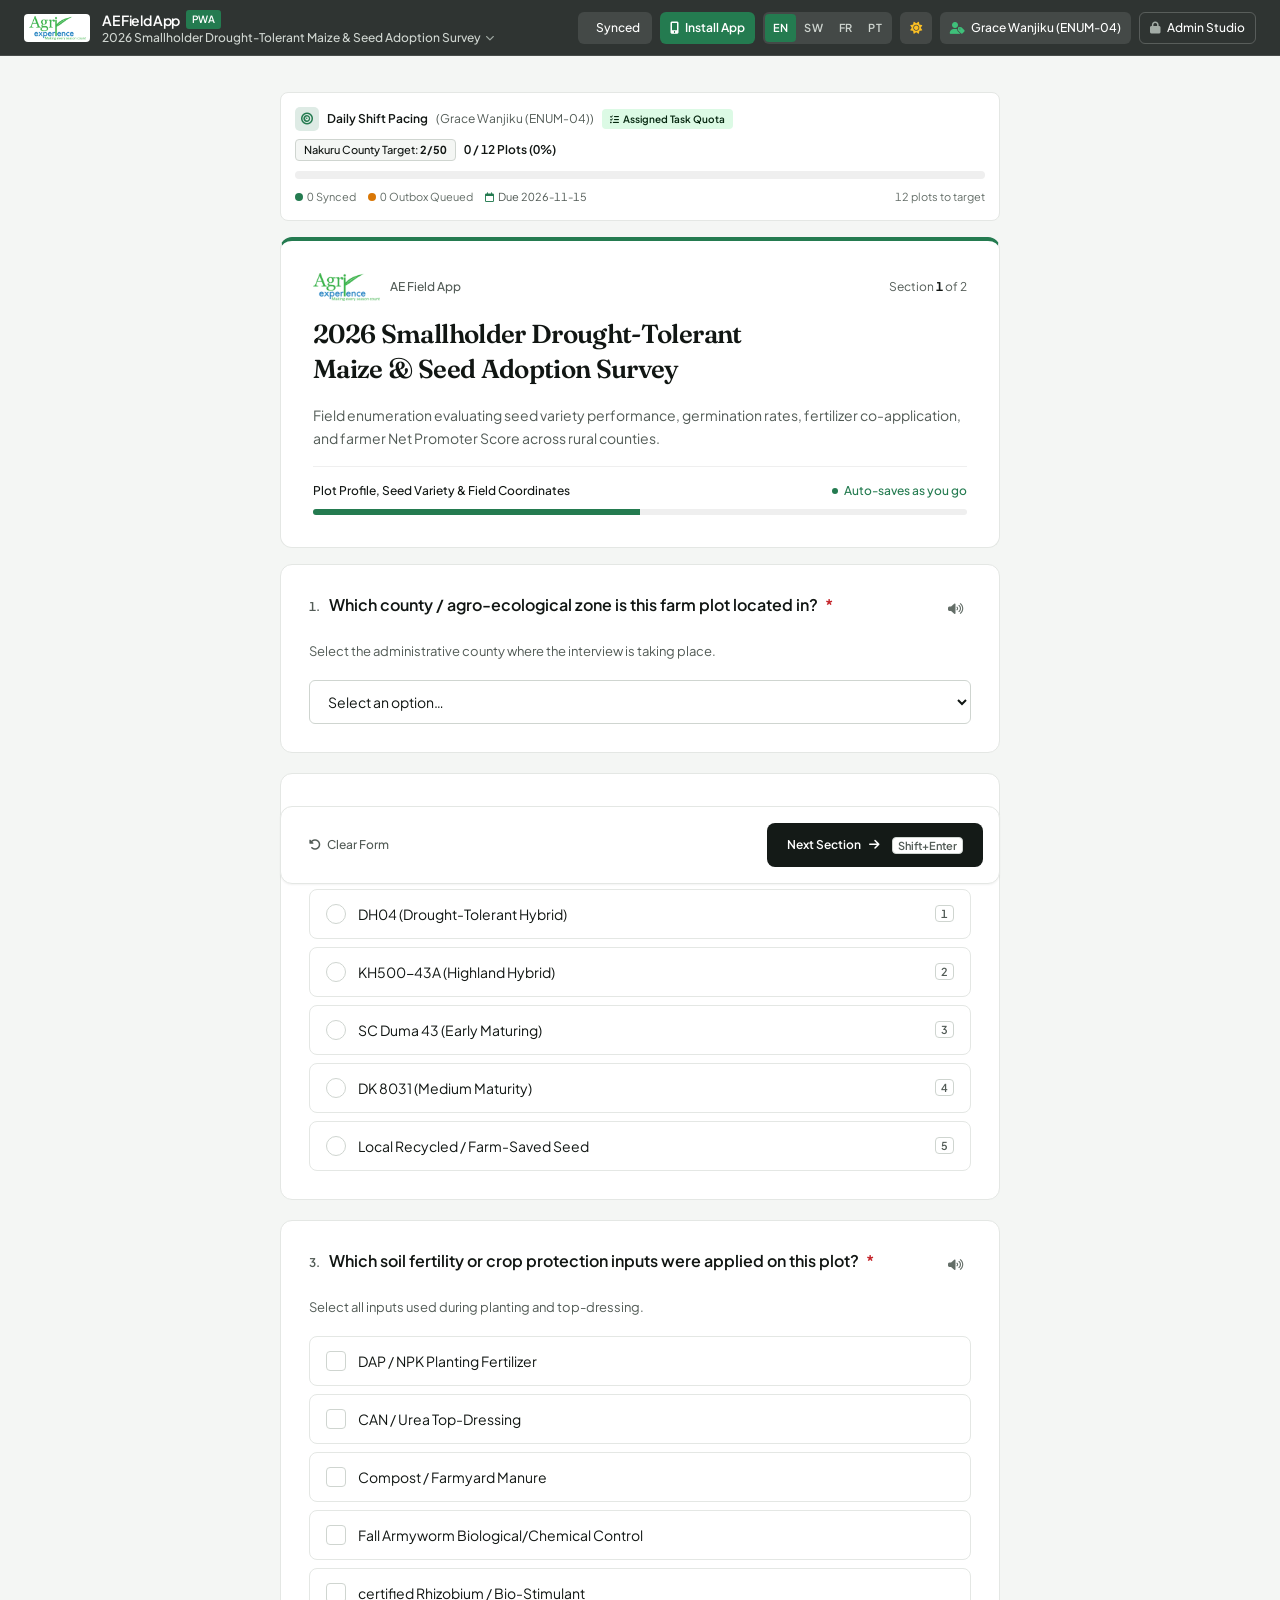
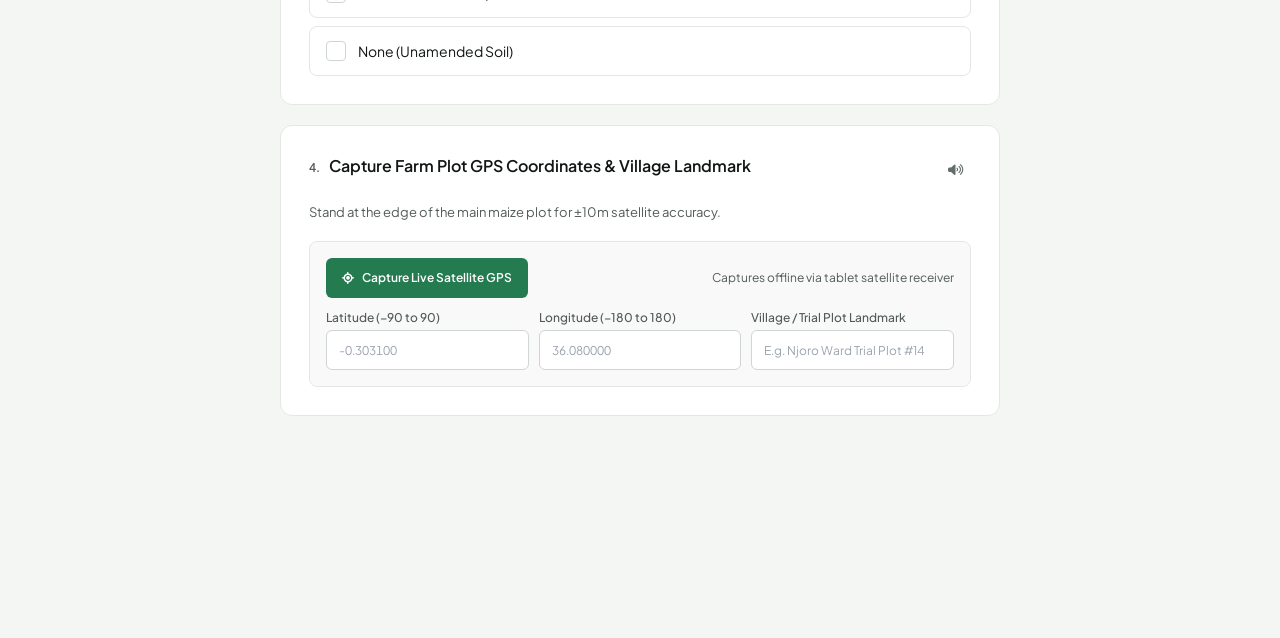
==== commit 3993b310: "style(craft): apply human-crafted editorial typography, tactile physics, calm hierarchy, and natural" ====
--- a/field.html
+++ b/field.html
@@ -79,6 +79,25 @@
       color: var(--text);
       font-family: 'Plus Jakarta Sans', system-ui, -apple-system, sans-serif;
       -webkit-font-smoothing: antialiased;
+      -moz-osx-font-smoothing: grayscale;
+    }
+
+    h1, h2, .font-display {
+      text-wrap: balance;
+    }
+
+    p {
+      text-wrap: pretty;
+    }
+
+    input:focus-visible,
+    textarea:focus-visible,
+    select:focus-visible,
+    [role="radio"]:focus-visible,
+    [role="checkbox"]:focus-visible {
+      outline: none;
+      border-color: var(--accent);
+      box-shadow: 0 0 0 3px rgba(36, 123, 80, 0.14);
     }
 
     ::selection {
@@ -113,11 +132,11 @@
     }
 
     .ae-press {
-      transition: transform 120ms var(--ease-out), opacity 120ms var(--ease-out);
+      transition: transform 140ms var(--ease-out), opacity 140ms var(--ease-out), background-color 140ms var(--ease-out), border-color 140ms var(--ease-out);
     }
 
     .ae-press:active {
-      transform: scale(0.98);
+      transform: scale(0.975);
     }
 
     /* Hardware-Accelerated Animation Suite (Emil Kowalski / WAAPI / Composite-Only) */
@@ -292,7 +311,56 @@
     }
 
     .ae-toast-enter {
+      opacity: 1;
+      transform: translateY(0);
       transition: opacity 180ms var(--ease-out), transform 180ms var(--ease-out);
+    }
+
+    @starting-style {
+      .ae-toast-enter {
+        opacity: 0;
+        transform: translateY(8px);
+      }
+    }
+
+    @media (prefers-reduced-transparency: reduce) {
+      .ae-glass-dark-nav {
+        background-color: #141A17 !important;
+        -webkit-backdrop-filter: none !important;
+        backdrop-filter: none !important;
+      }
+
+      .ae-glass-scrim {
+        background-color: rgba(20, 26, 23, 0.65) !important;
+        -webkit-backdrop-filter: none !important;
+        backdrop-filter: none !important;
+      }
+
+      .ae-glass-modal {
+        background-color: #FFFFFF !important;
+        -webkit-backdrop-filter: none !important;
+        backdrop-filter: none !important;
+        border-color: #CFD5D0 !important;
+      }
+    }
+
+    body.ae-sunlight .ae-glass-dark-nav,
+    body.ae-sunlight .ae-glass-scrim,
+    body.ae-sunlight .ae-glass-modal {
+      -webkit-backdrop-filter: none !important;
+      backdrop-filter: none !important;
+    }
+
+    body.ae-sunlight .ae-glass-modal {
+      background-color: #FFFFFF !important;
+      border: 2px solid #000000 !important;
+      box-shadow: none !important;
+    }
+
+    body.ae-sunlight input:focus-visible,
+    body.ae-sunlight textarea:focus-visible,
+    body.ae-sunlight select:focus-visible {
+      box-shadow: 0 0 0 3px rgba(0, 0, 0, 0.25) !important;
     }
 
     .ae-glass-toast-dark {
@@ -437,8 +505,8 @@
   </header>
 
   <!-- Main Viewport Canvas -->
-  <main id="ae_field_viewport" class="flex-1 max-w-3xl w-full mx-auto px-4 sm:px-6 py-6 pb-36 md:pb-28 space-y-5">
-    <div class="p-8 text-center text-xs text-[#525B56]">Initializing offline field collector…</div>
+  <main id="ae_field_viewport" class="flex-1 max-w-3xl w-full mx-auto px-4 sm:px-6 py-7 sm:py-9 pb-36 md:pb-28 space-y-6">
+    <div class="p-10 text-center text-sm text-[#525B56]">Getting your survey ready…</div>
   </main>
 
   <!-- Native Mobile Bottom Navigation Dock (Thumb-Driven Field Ergonomics - Visible on < md:) -->
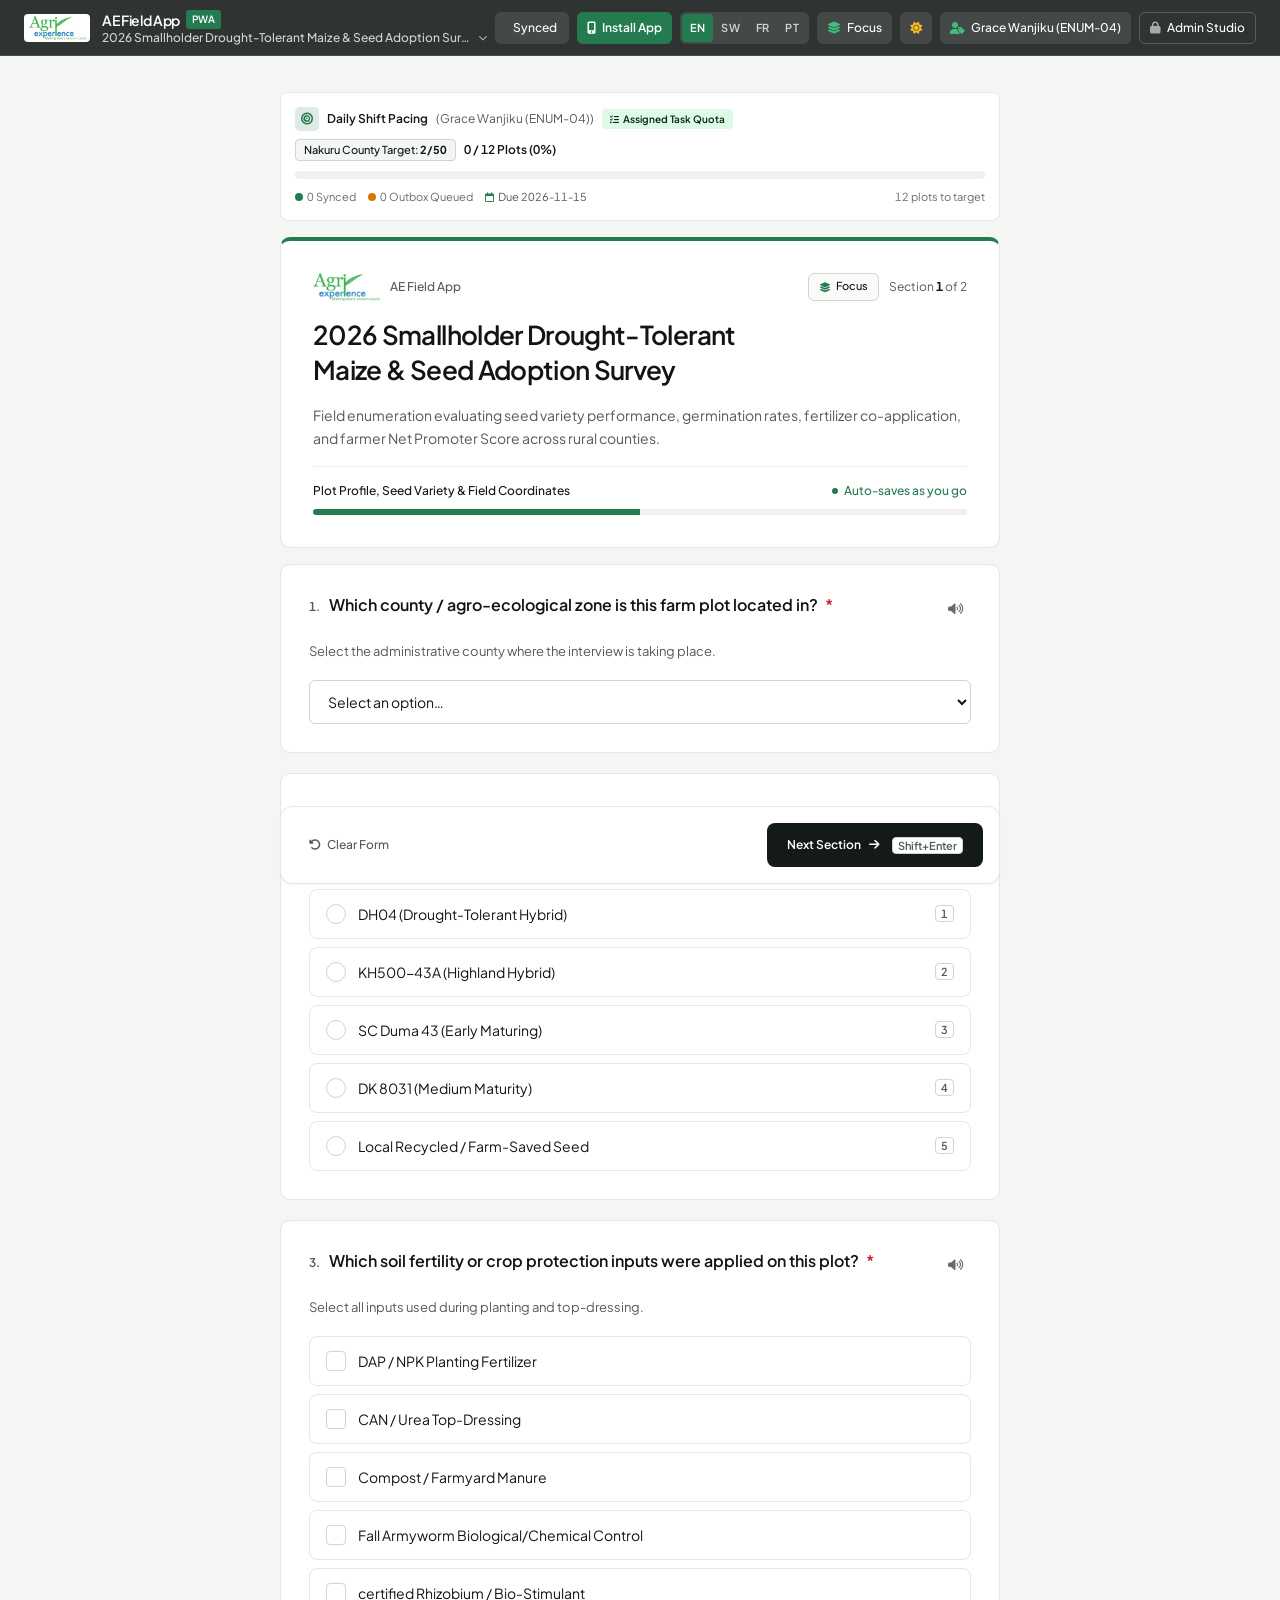
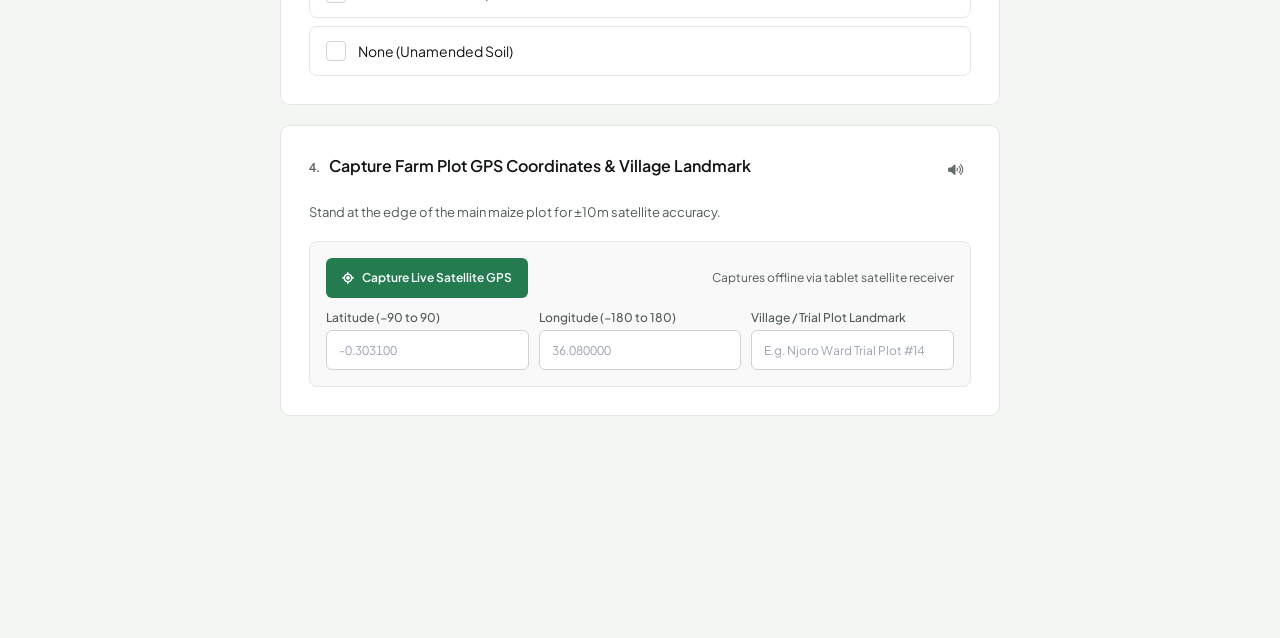
==== commit 8e5d61cd: "fix(field-app): surface Focus Mode toggle on all screen sizes and public respondent survey cards" ====
--- a/field.html
+++ b/field.html
@@ -457,7 +457,7 @@
         <!-- Focus / Conversational Runner Mode Toggle -->
         <button type="button" onclick="AEFieldApp.toggleFocusMode()" id="ae_hdr_focus_btn"
           title="Toggle Single-Question Conversational Mode"
-          class="hidden 2xl:inline-flex h-8 px-2 rounded-[6px] bg-white/10 hover:bg-white/15 text-xs text-white items-center gap-1.5 shrink-0 ae-press">
+          class="inline-flex h-8 px-2.5 rounded-[6px] bg-white/10 hover:bg-white/15 text-xs text-white items-center gap-1.5 shrink-0 ae-press">
           <i class="fa-solid fa-layer-group text-xs text-[#3FC07A]"></i>
           <span class="text-xs font-medium" id="ae_hdr_focus_label">Focus</span>
         </button>
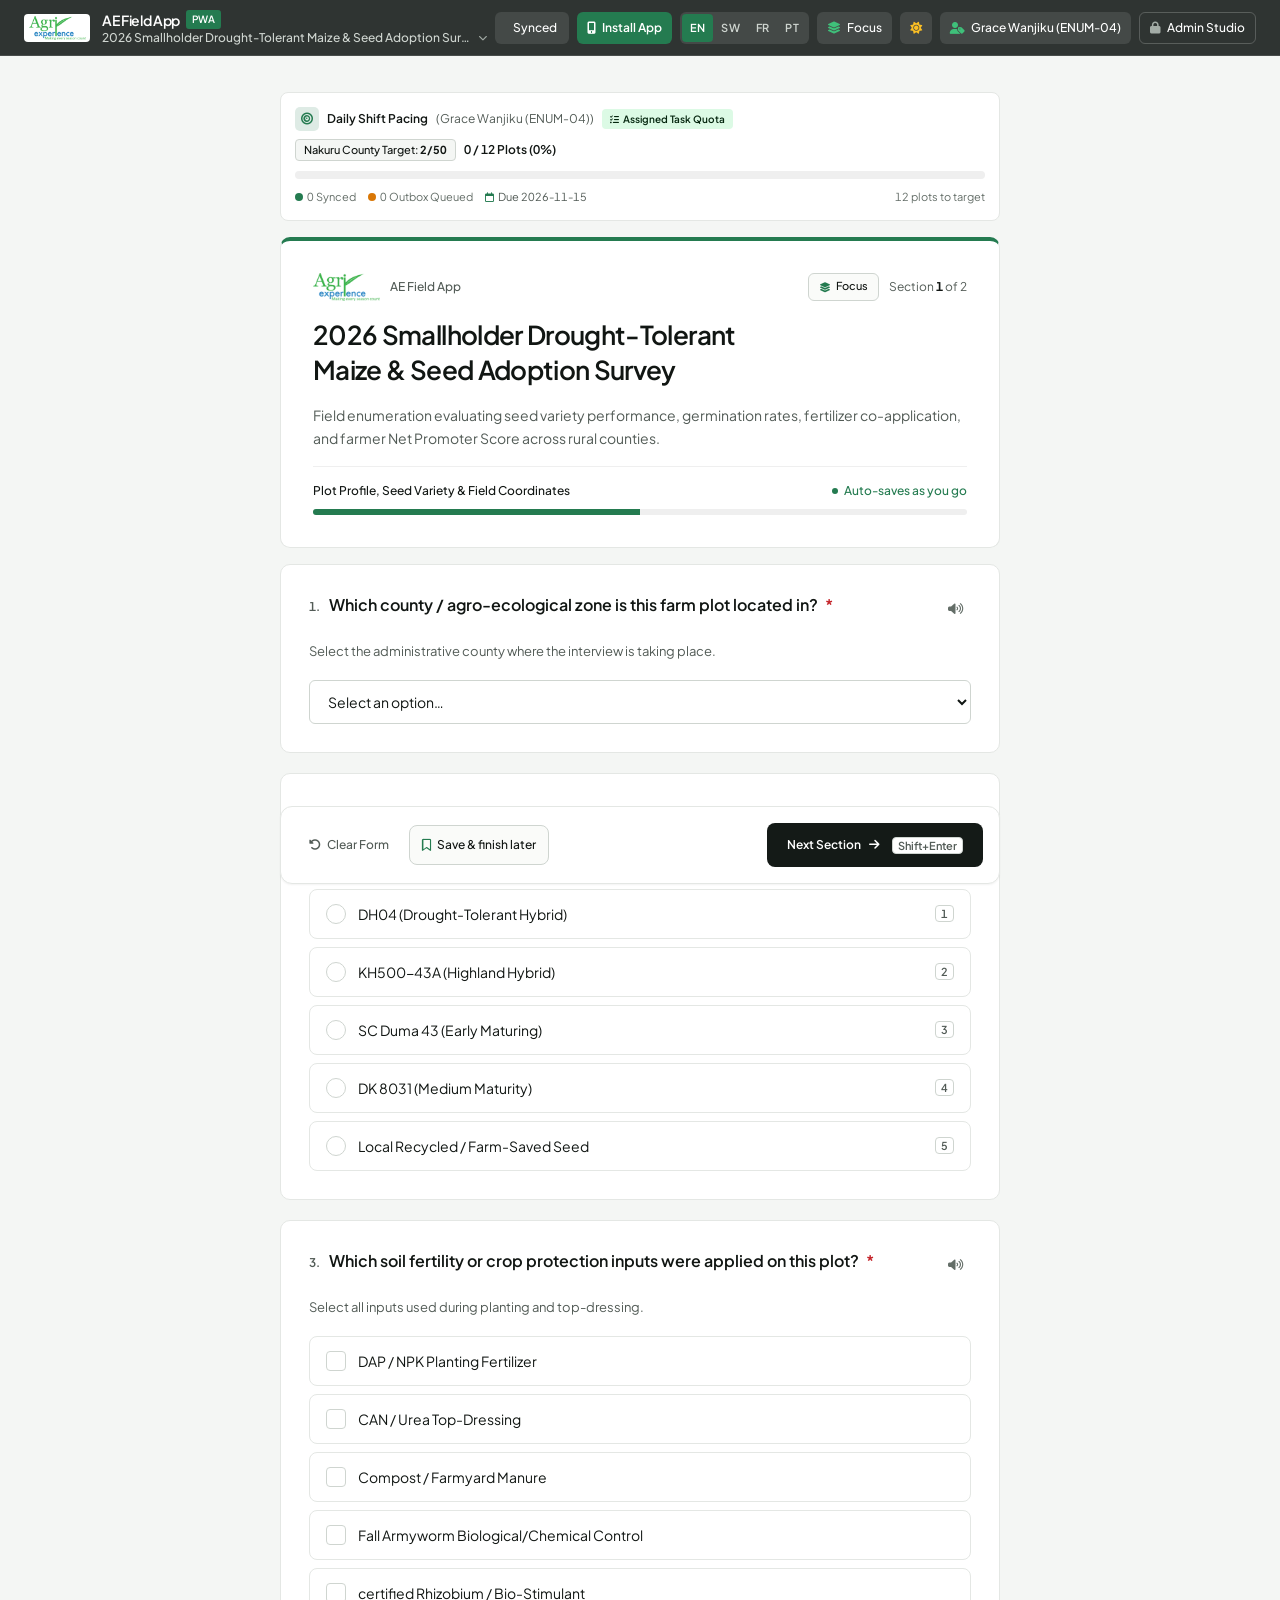
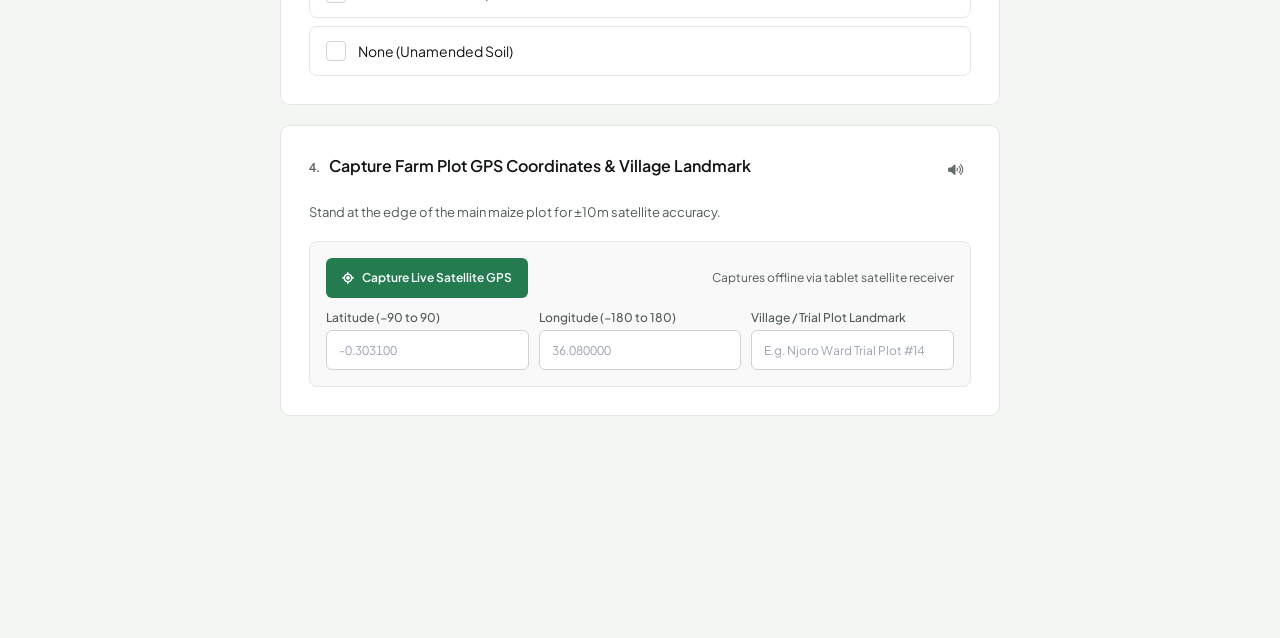
==== commit 7e9809d6: "feat(platform): ship CI regression suite, audit-logged answer editor, website iframe embed (?embed=1" ====
--- a/field.html
+++ b/field.html
@@ -63,6 +63,29 @@
       --ground: #F4F6F4;
       --surface: #FFFFFF;
       --raised: #F8F9F8;
+    }
+
+    /* Chromeless Website Embed Mode (?embed=1) */
+    body.ae-embed-mode #ae_field_header,
+    body.ae-embed-mode header,
+    body.ae-embed-mode footer,
+    body.ae-embed-mode .ae-embed-hide {
+      display: none !important;
+    }
+    body.ae-embed-mode main {
+      padding-top: 8px !important;
+      padding-bottom: 12px !important;
+    }
+  </style>
+  <script>
+    if (/[?&]embed=1(?:&|$)/i.test(window.location.search)) {
+      document.addEventListener('DOMContentLoaded', function () {
+        document.body.classList.add('ae-embed-mode');
+      });
+    }
+  </script>
+  <style>
+    :root {
       --border: #E4E7E4;
       --rule: #EFEFEF;
       --control: #CFD5D0;
